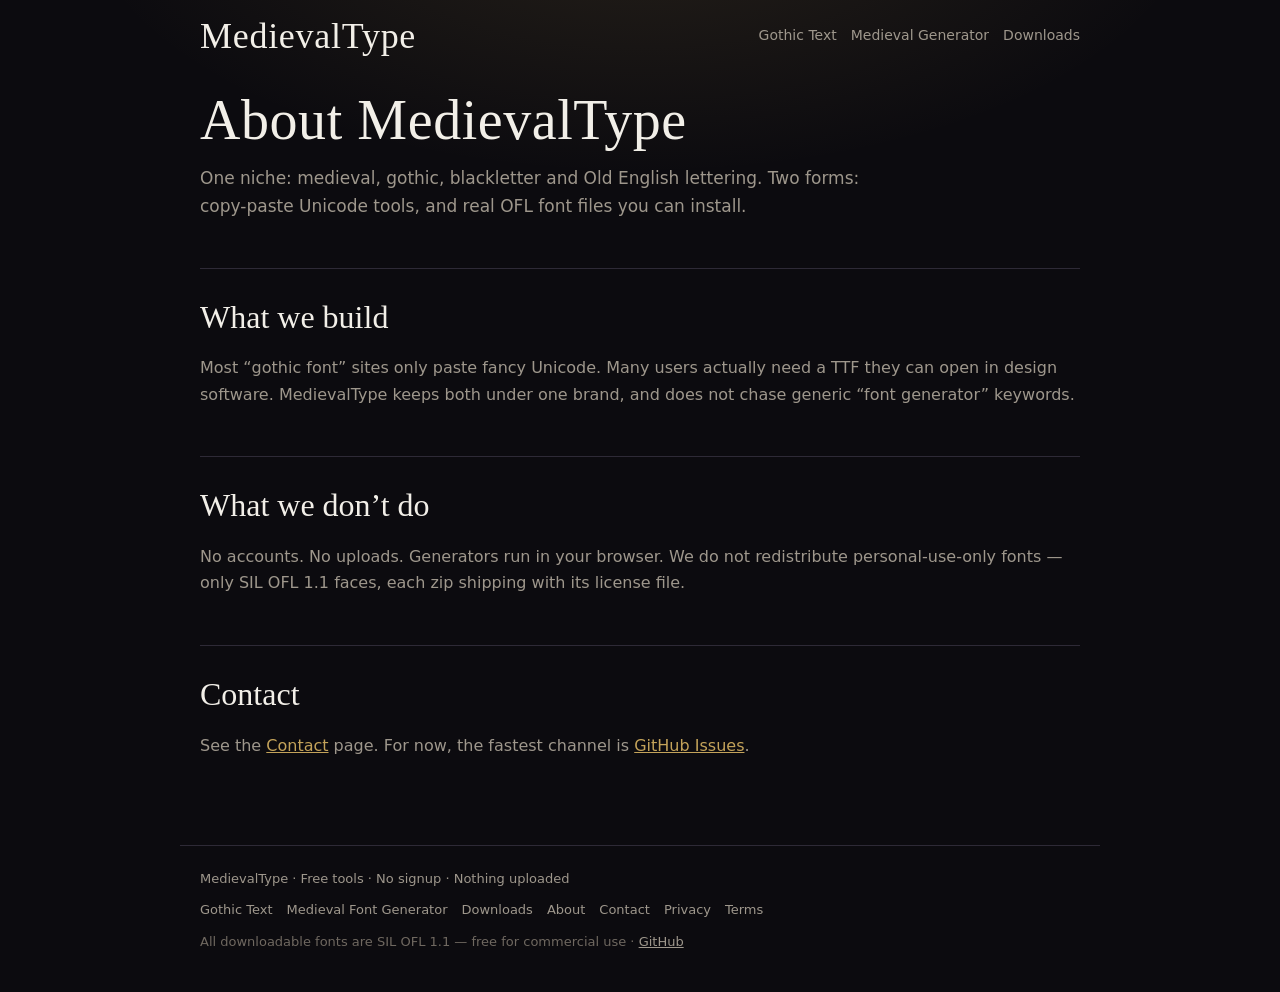
==== about/index.html @ 85207e08 "Improve mobile table wrapping and Copy touch targets; nofollow external links." ====
<!DOCTYPE html>
<html lang="en" data-theme="gothic">
<head>
<meta charset="UTF-8">
<meta name="viewport" content="width=device-width, initial-scale=1">
<title>About &mdash; MedievalType</title>
<meta name="description" content="MedievalType is a vertical site for medieval, gothic and blackletter lettering: Unicode generators plus free OFL font downloads.">
<link rel="canonical" href="https://medievaltype.com/about/">
<link rel="icon" href="/assets/favicon.svg" type="image/svg+xml">
<link rel="stylesheet" href="/assets/css/site.css">
</head>
<body>
<header class="site-header">
  <a class="brand" href="/">MedievalType</a>
  <nav class="nav" aria-label="Primary">
    <a href="/gothic-text-generator/">Gothic Text</a>
    <a href="/medieval-font-generator/">Medieval Generator</a>
    <a href="/medieval-fonts/">Downloads</a>
  </nav>
</header>
<main class="wrap">
  <h1>About MedievalType</h1>
  <p class="sub">One niche: medieval, gothic, blackletter and Old English lettering. Two forms: copy-paste Unicode tools, and real OFL font files you can install.</p>
  <h2>What we build</h2>
  <p>Most &ldquo;gothic font&rdquo; sites only paste fancy Unicode. Many users actually need a TTF they can open in design software. MedievalType keeps both under one brand, and does not chase generic &ldquo;font generator&rdquo; keywords.</p>
  <h2>What we don&rsquo;t do</h2>
  <p>No accounts. No uploads. Generators run in your browser. We do not redistribute personal-use-only fonts &mdash; only SIL OFL 1.1 faces, each zip shipping with its license file.</p>
  <h2>Contact</h2>
  <p>See the <a href="/contact/">Contact</a> page. For now, the fastest channel is <a href="https://github.com/eric4885/medievaltype.com/issues" rel="noopener nofollow">GitHub Issues</a>.</p>
</main>
<footer class="site-footer">
  <div class="footer-brand">MedievalType &middot; Free tools &middot; No signup &middot; Nothing uploaded</div>
  <nav class="footer-nav" aria-label="Footer">
    <a href="/gothic-text-generator/">Gothic Text</a>
    <a href="/medieval-font-generator/">Medieval Font Generator</a>
    <a href="/medieval-fonts/">Downloads</a>
    <a href="/about/">About</a>
    <a href="/contact/">Contact</a>
    <a href="/privacy/">Privacy</a>
    <a href="/terms/">Terms</a>
  </nav>
  <div class="footer-meta">All downloadable fonts are SIL OFL 1.1 &mdash; free for commercial use &middot; <a href="https://github.com/eric4885/medievaltype.com" rel="noopener nofollow">GitHub</a></div>
</footer>
</body>
</html>
---- assets/css/site.css ----
/* MedievalType shared tokens */
:root {
  --font-ui: "Segoe UI", system-ui, -apple-system, sans-serif;
  --font-display: "Grenze Gotisch", "UnifrakturMaguntia", Georgia, serif;
  --font-body: Georgia, "Times New Roman", serif;
  --radius: 4px;
  --max: 920px;
}

/* Dark gothic theme (default / gothic text) */
html[data-theme="gothic"],
html:not([data-theme]) {
  --bg: #0c0b0f;
  --bg-2: #14121a;
  --panel: #18161f;
  --line: #2e2a36;
  --ink: #f2efe8;
  --dim: #9e978c;
  --muted: #6f6860;
  --accent: #c4a35a;
  --accent-ink: #1a1408;
  --ok: #7dba7a;
  --warn: #d4a84b;
  --bad: #c97a6e;
  --hero-glow: radial-gradient(ellipse 80% 50% at 50% -10%, rgba(196,163,90,.14), transparent 55%);
  --preview-bg: linear-gradient(180deg, #1c1a22, #121018);
}

/* Parchment / medieval theme */
html[data-theme="parchment"] {
  --bg: #e8dcc4;
  --bg-2: #dfd0b4;
  --panel: #f3e9d4;
  --line: #c4b498;
  --ink: #2a2118;
  --dim: #5c4e3c;
  --muted: #8a7a62;
  --accent: #7a2e1f;
  --accent-ink: #f7efdf;
  --ok: #2f6b3a;
  --warn: #8a5a12;
  --bad: #8b2e22;
  --hero-glow: radial-gradient(ellipse 70% 45% at 50% 0%, rgba(122,46,31,.08), transparent 60%);
  --preview-bg: linear-gradient(180deg, #f7efdf, #ebe0c8);
}

@font-face {
  font-family: "UnifrakturMaguntia";
  src: url("/assets/fonts/unifraktur-maguntia/UnifrakturMaguntia-Book.ttf") format("truetype");
  font-display: swap;
}
@font-face {
  font-family: "UnifrakturCook";
  src: url("/assets/fonts/unifraktur-cook/UnifrakturCook-Bold.ttf") format("truetype");
  font-display: swap;
}
@font-face {
  font-family: "MedievalSharp";
  src: url("/assets/fonts/medievalsharp/MedievalSharp.ttf") format("truetype");
  font-display: swap;
}
@font-face {
  font-family: "Pirata One";
  src: url("/assets/fonts/pirata-one/PirataOne-Regular.ttf") format("truetype");
  font-display: swap;
}
@font-face {
  font-family: "Grenze Gotisch";
  src: url("/assets/fonts/grenze-gotisch/GrenzeGotisch-Variable.ttf") format("truetype");
  font-display: swap;
}
@font-face {
  font-family: "Metamorphous";
  src: url("/assets/fonts/metamorphous/Metamorphous-Regular.ttf") format("truetype");
  font-display: swap;
}

*,
*::before,
*::after { box-sizing: border-box; }

html { scroll-behavior: smooth; }

body {
  margin: 0;
  min-height: 100vh;
  background: var(--bg);
  background-image: var(--hero-glow);
  color: var(--ink);
  font: 16px/1.65 var(--font-ui);
}

a { color: var(--accent); }
a:hover { text-decoration: underline; }

.site-header {
  display: flex;
  align-items: center;
  justify-content: space-between;
  gap: 16px;
  max-width: var(--max);
  margin: 0 auto;
  padding: 18px 20px 0;
}
.brand {
  font-family: var(--font-display);
  font-size: clamp(28px, 5vw, 36px);
  line-height: 1;
  color: var(--ink);
  text-decoration: none;
  letter-spacing: .02em;
}
.brand:hover { text-decoration: none; color: var(--accent); }
.nav {
  display: flex;
  flex-wrap: wrap;
  gap: 8px 14px;
  font-size: 14px;
}
.nav a {
  color: var(--dim);
  text-decoration: none;
}
.nav a:hover,
.nav a[aria-current="page"] {
  color: var(--accent);
}

.wrap {
  max-width: var(--max);
  margin: 0 auto;
  padding: 28px 20px 72px;
}

h1 {
  font-family: var(--font-display);
  font-size: clamp(34px, 7vw, 56px);
  line-height: 1.1;
  margin: 8px 0 12px;
  font-weight: 500;
  letter-spacing: .01em;
}
.sub {
  color: var(--dim);
  font-size: 17px;
  margin: 0 0 28px;
  max-width: 62ch;
}
h2 {
  font-family: var(--font-display);
  font-size: clamp(24px, 4vw, 32px);
  margin: 48px 0 12px;
  padding-top: 22px;
  border-top: 1px solid var(--line);
  font-weight: 500;
}
h3 {
  font-size: 18px;
  margin: 22px 0 8px;
}
p { color: var(--dim); margin: 0 0 14px; }

.tool {
  background: var(--panel);
  border: 1px solid var(--line);
  border-radius: var(--radius);
  padding: 18px;
}
.tool input[type="text"],
.tool textarea {
  width: 100%;
  padding: 14px 16px;
  font-size: 18px;
  border-radius: var(--radius);
  background: var(--bg);
  color: var(--ink);
  border: 1px solid var(--line);
  outline: none;
  font-family: var(--font-ui);
}
.tool input[type="text"]:focus,
.tool textarea:focus { border-color: var(--accent); }

.main-preview {
  margin: 16px 0;
  padding: 28px 18px;
  text-align: center;
  border-radius: var(--radius);
  background: var(--preview-bg);
  border: 1px solid var(--line);
  font-size: clamp(28px, 7vw, 48px);
  line-height: 1.35;
  word-break: break-word;
  min-height: 88px;
}

.row {
  display: flex;
  gap: 10px;
  flex-wrap: wrap;
  align-items: center;
}

.btn {
  padding: 11px 20px;
  border-radius: var(--radius);
  border: 0;
  cursor: pointer;
  font-size: 15px;
  font-weight: 650;
  background: var(--accent);
  color: var(--accent-ink);
  font-family: var(--font-ui);
  text-decoration: none;
  display: inline-flex;
  align-items: center;
  justify-content: center;
  min-height: 44px;
}
.btn:hover { filter: brightness(1.05); text-decoration: none; }
.btn:active { transform: translateY(1px); }
.btn.ghost {
  background: transparent;
  color: var(--dim);
  border: 1px solid var(--line);
}
.btn.ghost.on,
.btn.ghost[aria-pressed="true"] {
  color: var(--accent);
  border-color: var(--accent);
}
.hint { color: var(--dim); font-size: 14px; }
.hint.ok { color: var(--ok); }

.list { margin-top: 22px; border-top: 1px solid var(--line); }
.item {
  display: flex;
  align-items: center;
  gap: 14px;
  padding: 14px 6px;
  border-bottom: 1px solid var(--line);
  cursor: pointer;
}
.item:hover { background: color-mix(in srgb, var(--panel) 70%, transparent); }
.item.is-active {
  outline: 1px solid var(--accent);
  outline-offset: -1px;
  background: color-mix(in srgb, var(--accent) 8%, transparent);
}
.item .out {
  flex: 1;
  font-size: 22px;
  word-break: break-word;
  min-width: 0;
}
.item .meta { width: 180px; flex-shrink: 0; }
.item .nm { font-size: 14px; font-weight: 650; color: var(--ink); }
.item .tag {
  font-size: 11px;
  padding: 2px 7px;
  border-radius: 999px;
  display: inline-block;
  margin-top: 4px;
}
.t-hi { background: color-mix(in srgb, var(--ok) 18%, transparent); color: var(--ok); }
.t-md { background: color-mix(in srgb, var(--warn) 18%, transparent); color: var(--warn); }
.t-lo { background: color-mix(in srgb, var(--bad) 18%, transparent); color: var(--bad); }
.cp {
  padding: 11px 18px;
  min-height: 44px;
  border-radius: var(--radius);
  border: 1px solid var(--line);
  background: var(--bg);
  color: var(--dim);
  cursor: pointer;
  font-size: 14px;
  flex-shrink: 0;
  font-family: var(--font-ui);
  display: inline-flex;
  align-items: center;
  justify-content: center;
}
.cp:hover { color: var(--ink); border-color: var(--accent); }

.paths {
  display: grid;
  gap: 14px;
  grid-template-columns: repeat(auto-fit, minmax(240px, 1fr));
  margin: 28px 0 8px;
}
.path {
  display: block;
  padding: 22px 20px;
  border: 1px solid var(--line);
  border-radius: var(--radius);
  background: var(--panel);
  text-decoration: none;
  color: var(--ink);
  transition: border-color .15s, transform .15s;
}
.path:hover {
  border-color: var(--accent);
  text-decoration: none;
  transform: translateY(-1px);
}
.path .kicker {
  font-size: 12px;
  letter-spacing: .08em;
  text-transform: uppercase;
  color: var(--accent);
  margin-bottom: 8px;
}
.path .t {
  font-family: var(--font-display);
  font-size: 26px;
  margin-bottom: 8px;
  line-height: 1.15;
}
.path .d { font-size: 14px; color: var(--dim); line-height: 1.5; }
.path.soon {
  opacity: .55;
  pointer-events: none;
}
.path.soon .kicker::after { content: " &middot; soon"; }

.hero-mark {
  font-family: var(--font-display);
  font-size: clamp(42px, 10vw, 72px);
  line-height: 1.15;
  margin: 18px 0 8px;
  color: var(--ink);
  text-align: left;
  letter-spacing: .02em;
}
.hero-mark span { color: var(--accent); }

.font-grid {
  display: grid;
  gap: 14px;
  grid-template-columns: repeat(auto-fit, minmax(260px, 1fr));
  margin-top: 18px;
}
.font-card {
  border: 1px solid var(--line);
  background: var(--panel);
  border-radius: var(--radius);
  padding: 18px;
  display: flex;
  flex-direction: column;
  gap: 10px;
}
.font-card .sample {
  font-size: clamp(28px, 5vw, 36px);
  line-height: 1.25;
  min-height: 56px;
  padding: 12px 0;
  border-bottom: 1px solid var(--line);
  word-break: break-word;
}
.font-card .name { font-weight: 700; color: var(--ink); }
.font-card .meta-line { font-size: 13px; color: var(--dim); }
.font-card .actions { display: flex; gap: 8px; flex-wrap: wrap; margin-top: auto; }

.cat-nav {
  display: flex;
  flex-wrap: wrap;
  gap: 8px;
  margin: 0 0 22px;
}
.cat-nav a {
  text-decoration: none;
  border: 1px solid var(--line);
  padding: 7px 12px;
  border-radius: 999px;
  color: var(--dim);
  font-size: 13px;
  background: var(--panel);
}
.cat-nav a:hover { border-color: var(--accent); color: var(--accent); }

table {
  width: 100%;
  border-collapse: collapse;
  margin: 12px 0 18px;
  font-size: 16px;
}
th, td {
  text-align: left;
  padding: 11px 10px;
  border-bottom: 1px solid var(--line);
  vertical-align: top;
}
th {
  color: var(--muted);
  font-weight: 650;
  font-size: 12px;
  text-transform: uppercase;
  letter-spacing: .04em;
}
td:first-child { color: var(--ink); font-weight: 550; width: 30%; }

.note {
  border-left: 3px solid var(--accent);
  padding: 12px 16px;
  background: var(--panel);
  border-radius: 0 var(--radius) var(--radius) 0;
  margin: 16px 0;
  color: var(--dim);
  font-size: 15px;
}

details { border-bottom: 1px solid var(--line); padding: 14px 0; }
summary { cursor: pointer; font-weight: 650; font-size: 16px; color: var(--ink); }
details p { color: var(--dim); margin: 10px 0 0; font-size: 15px; }

.links { display: flex; gap: 12px; flex-wrap: wrap; margin-top: 14px; }
.links a {
  color: var(--accent);
  text-decoration: none;
  border: 1px solid var(--line);
  padding: 10px 16px;
  border-radius: var(--radius);
  font-size: 15px;
  background: var(--panel);
}
.links a:hover { border-color: var(--accent); }

.site-footer {
  max-width: var(--max);
  margin: 0 auto;
  padding: 22px 20px 40px;
  color: var(--muted);
  font-size: 13px;
  border-top: 1px solid var(--line);
  display: grid;
  gap: 10px;
}
.footer-brand { color: var(--dim); }
.footer-nav {
  display: flex;
  flex-wrap: wrap;
  gap: 8px 14px;
}
.footer-nav a {
  color: var(--dim);
  text-decoration: none;
}
.footer-nav a:hover { color: var(--accent); }
.footer-meta a { color: var(--dim); }
.footer-meta a:hover { color: var(--accent); }

@media (max-width: 640px) {
  .item { flex-wrap: wrap; }
  .item .meta { width: 100%; order: 2; }
  .item .out { order: 1; width: 100%; }
  .cp { order: 3; padding: 11px 18px; }
  table { font-size: 14px; }
  th, td { padding: 9px 6px; word-break: break-word; }
  .site-header { flex-direction: column; align-items: flex-start; }
}
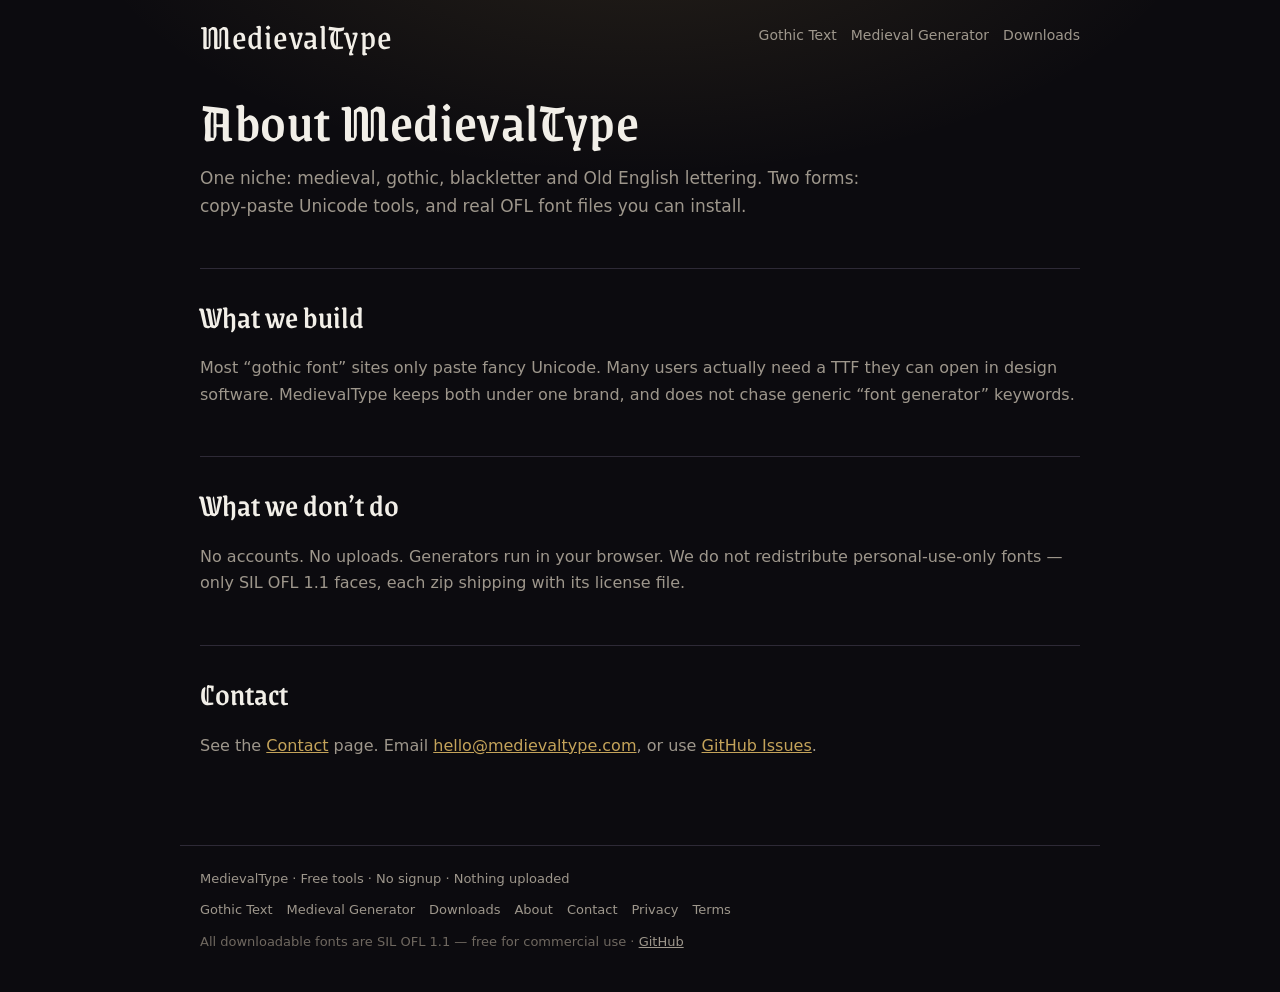
==== commit 0482ece8: "Fix P0-P2 trust, branding, and share assets across the site. Repair favicon, add OG and apple-touch " ====
--- a/about/index.html
+++ b/about/index.html
@@ -7,6 +7,12 @@
 <meta name="description" content="MedievalType is a vertical site for medieval, gothic and blackletter lettering: Unicode generators plus free OFL font downloads.">
 <link rel="canonical" href="https://medievaltype.com/about/">
 <link rel="icon" href="/assets/favicon.svg" type="image/svg+xml">
+<link rel="apple-touch-icon" href="/assets/apple-touch-icon.png">
+<meta property="og:site_name" content="MedievalType">
+<meta property="og:image" content="https://medievaltype.com/og/default.png">
+<meta name="twitter:card" content="summary_large_image">
+<meta name="twitter:image" content="https://medievaltype.com/og/default.png">
+
 <link rel="stylesheet" href="/assets/css/site.css">
 </head>
 <body>
@@ -26,13 +32,13 @@
   <h2>What we don&rsquo;t do</h2>
   <p>No accounts. No uploads. Generators run in your browser. We do not redistribute personal-use-only fonts &mdash; only SIL OFL 1.1 faces, each zip shipping with its license file.</p>
   <h2>Contact</h2>
-  <p>See the <a href="/contact/">Contact</a> page. For now, the fastest channel is <a href="https://github.com/eric4885/medievaltype.com/issues" rel="noopener nofollow">GitHub Issues</a>.</p>
+  <p>See the <a href="/contact/">Contact</a> page. Email <a href="mailto:hello@medievaltype.com">hello@medievaltype.com</a>, or use <a href="https://github.com/eric4885/medievaltype.com/issues" rel="noopener nofollow">GitHub Issues</a>.</p>
 </main>
 <footer class="site-footer">
   <div class="footer-brand">MedievalType &middot; Free tools &middot; No signup &middot; Nothing uploaded</div>
   <nav class="footer-nav" aria-label="Footer">
     <a href="/gothic-text-generator/">Gothic Text</a>
-    <a href="/medieval-font-generator/">Medieval Font Generator</a>
+    <a href="/medieval-font-generator/">Medieval Generator</a>
     <a href="/medieval-fonts/">Downloads</a>
     <a href="/about/">About</a>
     <a href="/contact/">Contact</a>
--- a/assets/css/site.css
+++ b/assets/css/site.css
@@ -378,11 +378,18 @@
 }
 .cat-nav a:hover { border-color: var(--accent); color: var(--accent); }
 
+.table-wrap {
+  width: 100%;
+  overflow-x: auto;
+  -webkit-overflow-scrolling: touch;
+  margin: 12px 0 18px;
+}
 table {
   width: 100%;
   border-collapse: collapse;
-  margin: 12px 0 18px;
+  margin: 0;
   font-size: 16px;
+  min-width: 480px;
 }
 th, td {
   text-align: left;
@@ -398,6 +405,14 @@
   letter-spacing: .04em;
 }
 td:first-child { color: var(--ink); font-weight: 550; width: 30%; }
+
+a:focus-visible,
+button:focus-visible,
+summary:focus-visible,
+input:focus-visible {
+  outline: 2px solid var(--accent);
+  outline-offset: 2px;
+}
 
 .note {
   border-left: 3px solid var(--accent);
@@ -454,7 +469,7 @@
   .item .meta { width: 100%; order: 2; }
   .item .out { order: 1; width: 100%; }
   .cp { order: 3; padding: 11px 18px; }
-  table { font-size: 14px; }
+  table { font-size: 14px; min-width: 420px; }
   th, td { padding: 9px 6px; word-break: break-word; }
   .site-header { flex-direction: column; align-items: flex-start; }
 }
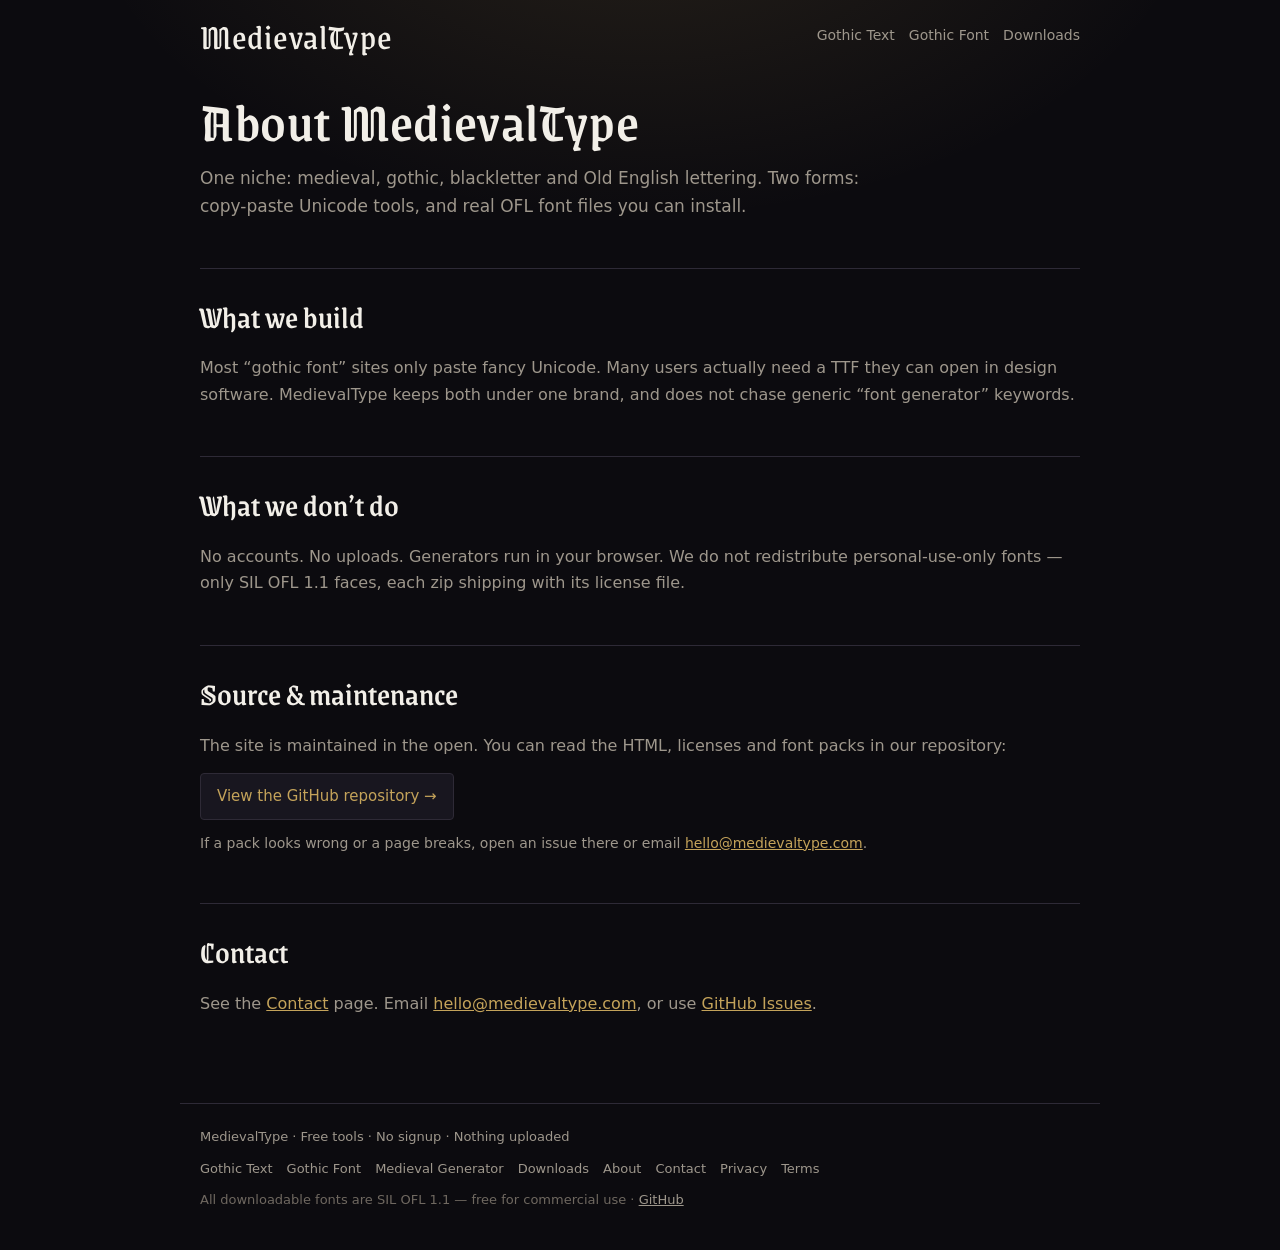
==== commit 568b445b: "Differentiate downloads catalog from gothic font preview and restore GitHub follow links. Reposition" ====
--- a/about/index.html
+++ b/about/index.html
@@ -4,7 +4,7 @@
 <meta charset="UTF-8">
 <meta name="viewport" content="width=device-width, initial-scale=1">
 <title>About &mdash; MedievalType</title>
-<meta name="description" content="MedievalType is a vertical site for medieval, gothic and blackletter lettering: Unicode generators plus free OFL font downloads.">
+<meta name="description" content="MedievalType is a vertical site for medieval, gothic and blackletter lettering: Unicode generators plus free OFL font downloads. Open source on GitHub.">
 <link rel="canonical" href="https://medievaltype.com/about/">
 <link rel="icon" href="/assets/favicon.svg" type="image/svg+xml">
 <link rel="apple-touch-icon" href="/assets/apple-touch-icon.png">
@@ -12,7 +12,6 @@
 <meta property="og:image" content="https://medievaltype.com/og/default.png">
 <meta name="twitter:card" content="summary_large_image">
 <meta name="twitter:image" content="https://medievaltype.com/og/default.png">
-
 <link rel="stylesheet" href="/assets/css/site.css">
 </head>
 <body>
@@ -20,7 +19,7 @@
   <a class="brand" href="/">MedievalType</a>
   <nav class="nav" aria-label="Primary">
     <a href="/gothic-text-generator/">Gothic Text</a>
-    <a href="/medieval-font-generator/">Medieval Generator</a>
+    <a href="/gothic-font-generator/">Gothic Font</a>
     <a href="/medieval-fonts/">Downloads</a>
   </nav>
 </header>
@@ -31,13 +30,20 @@
   <p>Most &ldquo;gothic font&rdquo; sites only paste fancy Unicode. Many users actually need a TTF they can open in design software. MedievalType keeps both under one brand, and does not chase generic &ldquo;font generator&rdquo; keywords.</p>
   <h2>What we don&rsquo;t do</h2>
   <p>No accounts. No uploads. Generators run in your browser. We do not redistribute personal-use-only fonts &mdash; only SIL OFL 1.1 faces, each zip shipping with its license file.</p>
+  <h2>Source &amp; maintenance</h2>
+  <p>The site is maintained in the open. You can read the HTML, licenses and font packs in our repository:</p>
+  <div class="links">
+    <a href="https://github.com/eric4885/medievaltype.com" rel="noopener">View the GitHub repository &rarr;</a>
+  </div>
+  <p class="hint" style="margin-top:12px">If a pack looks wrong or a page breaks, open an issue there or email <a href="mailto:hello@medievaltype.com">hello@medievaltype.com</a>.</p>
   <h2>Contact</h2>
-  <p>See the <a href="/contact/">Contact</a> page. Email <a href="mailto:hello@medievaltype.com">hello@medievaltype.com</a>, or use <a href="https://github.com/eric4885/medievaltype.com/issues" rel="noopener nofollow">GitHub Issues</a>.</p>
+  <p>See the <a href="/contact/">Contact</a> page. Email <a href="mailto:hello@medievaltype.com">hello@medievaltype.com</a>, or use <a href="https://github.com/eric4885/medievaltype.com/issues" rel="noopener">GitHub Issues</a>.</p>
 </main>
 <footer class="site-footer">
   <div class="footer-brand">MedievalType &middot; Free tools &middot; No signup &middot; Nothing uploaded</div>
   <nav class="footer-nav" aria-label="Footer">
     <a href="/gothic-text-generator/">Gothic Text</a>
+    <a href="/gothic-font-generator/">Gothic Font</a>
     <a href="/medieval-font-generator/">Medieval Generator</a>
     <a href="/medieval-fonts/">Downloads</a>
     <a href="/about/">About</a>
@@ -45,7 +51,7 @@
     <a href="/privacy/">Privacy</a>
     <a href="/terms/">Terms</a>
   </nav>
-  <div class="footer-meta">All downloadable fonts are SIL OFL 1.1 &mdash; free for commercial use &middot; <a href="https://github.com/eric4885/medievaltype.com" rel="noopener nofollow">GitHub</a></div>
+  <div class="footer-meta">All downloadable fonts are SIL OFL 1.1 &mdash; free for commercial use &middot; <a href="https://github.com/eric4885/medievaltype.com" rel="noopener">GitHub</a></div>
 </footer>
 </body>
 </html>
--- a/assets/css/site.css
+++ b/assets/css/site.css
@@ -26,8 +26,24 @@
   --preview-bg: linear-gradient(180deg, #1c1a22, #121018);
 }
 
-/* Parchment / medieval theme */
-html[data-theme="parchment"] {
+/* Atelier dark — gothic font generator (premium, cooler than pure gothic) */
+html[data-theme="atelier"] {
+  --bg: #0a0b10;
+  --bg-2: #12141c;
+  --panel: #151822;
+  --line: #2c3344;
+  --ink: #f4f1ea;
+  --dim: #9aa3b2;
+  --muted: #6b7384;
+  --accent: #c9a227;
+  --accent-ink: #141008;
+  --ok: #6fbf8a;
+  --warn: #d4a84b;
+  --bad: #c97a6e;
+  --hero-glow: radial-gradient(ellipse 70% 55% at 70% -5%, rgba(90,110,160,.16), transparent 50%),
+               radial-gradient(ellipse 50% 40% at 10% 0%, rgba(201,162,39,.10), transparent 45%);
+  --preview-bg: linear-gradient(165deg, #1a1e2a, #0e1016 70%);
+}
   --bg: #e8dcc4;
   --bg-2: #dfd0b4;
   --panel: #f3e9d4;
@@ -46,32 +62,38 @@
 
 @font-face {
   font-family: "UnifrakturMaguntia";
-  src: url("/assets/fonts/unifraktur-maguntia/UnifrakturMaguntia-Book.ttf") format("truetype");
+  src: url("/assets/fonts/unifraktur-maguntia/UnifrakturMaguntia-Book.woff2") format("woff2"),
+       url("/assets/fonts/unifraktur-maguntia/UnifrakturMaguntia-Book.ttf") format("truetype");
   font-display: swap;
 }
 @font-face {
   font-family: "UnifrakturCook";
-  src: url("/assets/fonts/unifraktur-cook/UnifrakturCook-Bold.ttf") format("truetype");
+  src: url("/assets/fonts/unifraktur-cook/UnifrakturCook-Bold.woff2") format("woff2"),
+       url("/assets/fonts/unifraktur-cook/UnifrakturCook-Bold.ttf") format("truetype");
   font-display: swap;
 }
 @font-face {
   font-family: "MedievalSharp";
-  src: url("/assets/fonts/medievalsharp/MedievalSharp.ttf") format("truetype");
+  src: url("/assets/fonts/medievalsharp/MedievalSharp.woff2") format("woff2"),
+       url("/assets/fonts/medievalsharp/MedievalSharp.ttf") format("truetype");
   font-display: swap;
 }
 @font-face {
   font-family: "Pirata One";
-  src: url("/assets/fonts/pirata-one/PirataOne-Regular.ttf") format("truetype");
+  src: url("/assets/fonts/pirata-one/PirataOne-Regular.woff2") format("woff2"),
+       url("/assets/fonts/pirata-one/PirataOne-Regular.ttf") format("truetype");
   font-display: swap;
 }
 @font-face {
   font-family: "Grenze Gotisch";
-  src: url("/assets/fonts/grenze-gotisch/GrenzeGotisch-Variable.ttf") format("truetype");
+  src: url("/assets/fonts/grenze-gotisch/GrenzeGotisch-Variable.woff2") format("woff2"),
+       url("/assets/fonts/grenze-gotisch/GrenzeGotisch-Variable.ttf") format("truetype");
   font-display: swap;
 }
 @font-face {
   font-family: "Metamorphous";
-  src: url("/assets/fonts/metamorphous/Metamorphous-Regular.ttf") format("truetype");
+  src: url("/assets/fonts/metamorphous/Metamorphous-Regular.woff2") format("woff2"),
+       url("/assets/fonts/metamorphous/Metamorphous-Regular.ttf") format("truetype");
   font-display: swap;
 }
 
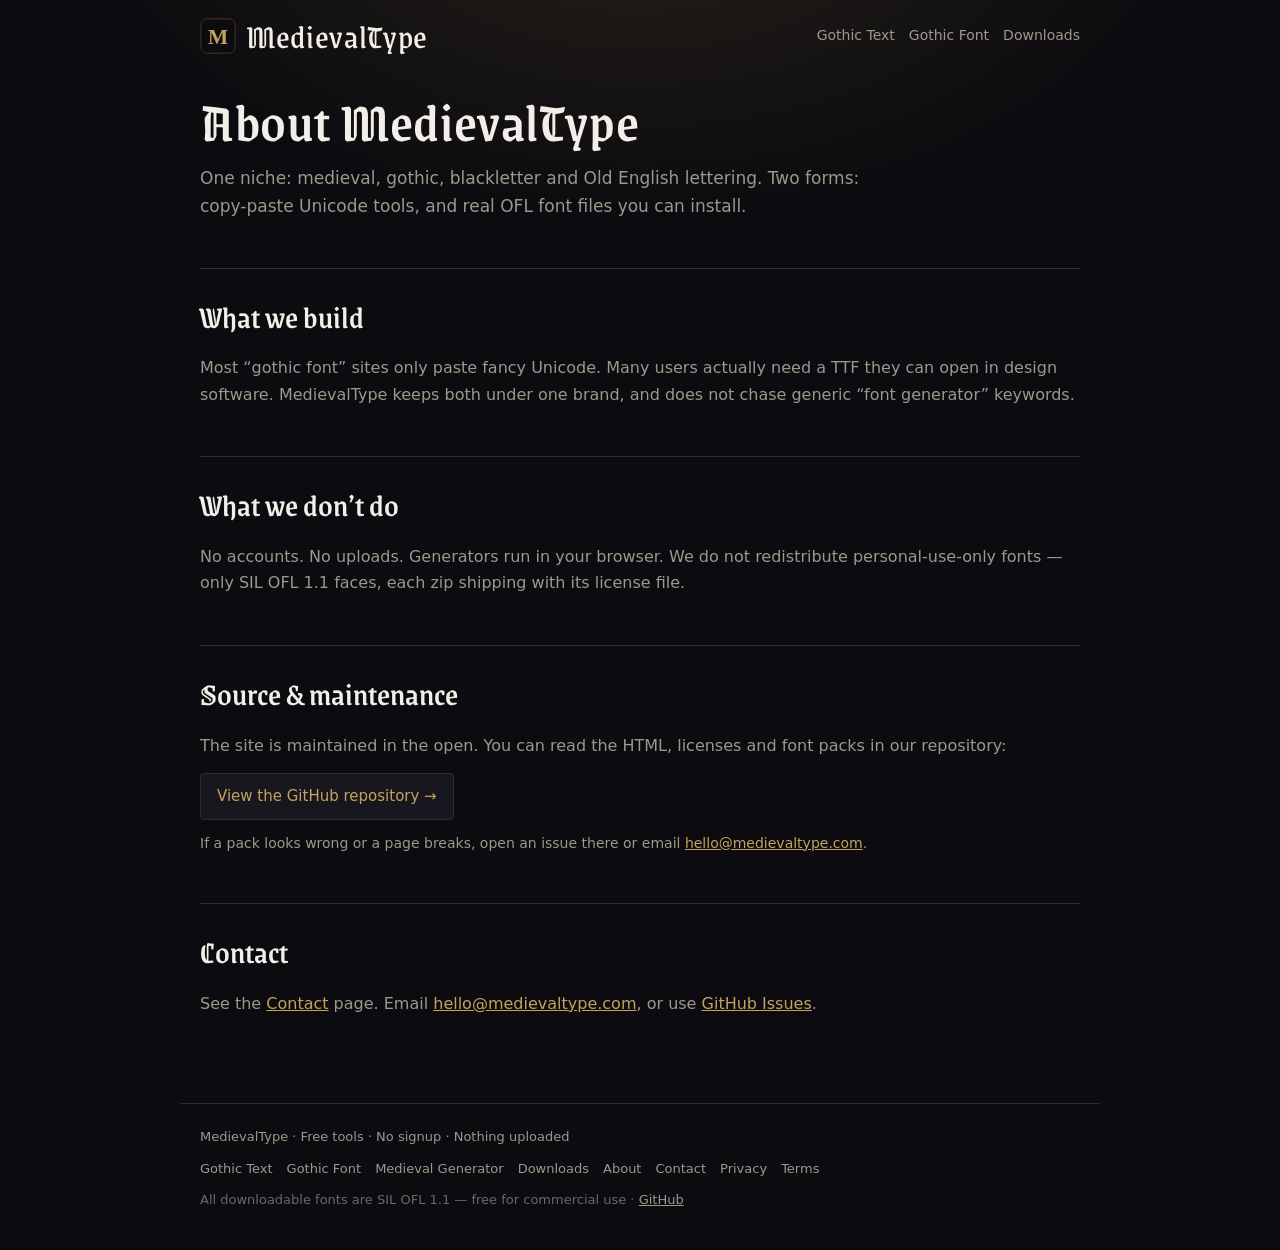
==== commit 59b4b132: "Fix broken parchment theme and ship brand logo mark. Restore theme selectors so atelier stays a dark" ====
--- a/about/index.html
+++ b/about/index.html
@@ -16,7 +16,7 @@
 </head>
 <body>
 <header class="site-header">
-  <a class="brand" href="/">MedievalType</a>
+  <a class="brand" href="/"><img src="/assets/logo.svg" width="36" height="36" alt="">MedievalType</a>
   <nav class="nav" aria-label="Primary">
     <a href="/gothic-text-generator/">Gothic Text</a>
     <a href="/gothic-font-generator/">Gothic Font</a>
--- a/assets/css/site.css
+++ b/assets/css/site.css
@@ -1,15 +1,10 @@
-/* MedievalType shared tokens */
+/* MedievalType shared tokens — dark defaults always present (avoids white flash if a theme fails) */
 :root {
   --font-ui: "Segoe UI", system-ui, -apple-system, sans-serif;
   --font-display: "Grenze Gotisch", "UnifrakturMaguntia", Georgia, serif;
   --font-body: Georgia, "Times New Roman", serif;
   --radius: 4px;
   --max: 920px;
-}
-
-/* Dark gothic theme (default / gothic text) */
-html[data-theme="gothic"],
-html:not([data-theme]) {
   --bg: #0c0b0f;
   --bg-2: #14121a;
   --panel: #18161f;
@@ -26,24 +21,42 @@
   --preview-bg: linear-gradient(180deg, #1c1a22, #121018);
 }
 
-/* Atelier dark — gothic font generator (premium, cooler than pure gothic) */
+/* Dark gothic theme (gothic text) — warm black + soft gold */
+html[data-theme="gothic"] {
+  --bg: #0c0b0f;
+  --bg-2: #14121a;
+  --panel: #18161f;
+  --line: #2e2a36;
+  --ink: #f2efe8;
+  --dim: #9e978c;
+  --muted: #6f6860;
+  --accent: #c4a35a;
+  --accent-ink: #1a1408;
+  --hero-glow: radial-gradient(ellipse 80% 50% at 50% -10%, rgba(196,163,90,.14), transparent 55%);
+  --preview-bg: linear-gradient(180deg, #1c1a22, #121018);
+}
+
+/* Atelier dark — gothic font generator: cooler ink-blue night, brighter gold (still dark, not light) */
 html[data-theme="atelier"] {
-  --bg: #0a0b10;
-  --bg-2: #12141c;
-  --panel: #151822;
-  --line: #2c3344;
-  --ink: #f4f1ea;
-  --dim: #9aa3b2;
-  --muted: #6b7384;
-  --accent: #c9a227;
-  --accent-ink: #141008;
+  --bg: #07090f;
+  --bg-2: #0f131c;
+  --panel: #121826;
+  --line: #2a3448;
+  --ink: #eef2f8;
+  --dim: #9aa8bc;
+  --muted: #66758a;
+  --accent: #e0b84a;
+  --accent-ink: #121008;
   --ok: #6fbf8a;
   --warn: #d4a84b;
   --bad: #c97a6e;
-  --hero-glow: radial-gradient(ellipse 70% 55% at 70% -5%, rgba(90,110,160,.16), transparent 50%),
-               radial-gradient(ellipse 50% 40% at 10% 0%, rgba(201,162,39,.10), transparent 45%);
-  --preview-bg: linear-gradient(165deg, #1a1e2a, #0e1016 70%);
-}
+  --hero-glow: radial-gradient(ellipse 65% 50% at 80% -10%, rgba(70,100,170,.22), transparent 55%),
+               radial-gradient(ellipse 45% 35% at 5% 5%, rgba(224,184,74,.12), transparent 50%);
+  --preview-bg: linear-gradient(160deg, #182033, #0a0d14 75%);
+}
+
+/* Parchment / medieval theme */
+html[data-theme="parchment"] {
   --bg: #e8dcc4;
   --bg-2: #dfd0b4;
   --panel: #f3e9d4;
@@ -125,14 +138,24 @@
   padding: 18px 20px 0;
 }
 .brand {
+  display: inline-flex;
+  align-items: center;
+  gap: 10px;
   font-family: var(--font-display);
-  font-size: clamp(28px, 5vw, 36px);
+  font-size: clamp(26px, 4.5vw, 34px);
   line-height: 1;
   color: var(--ink);
   text-decoration: none;
   letter-spacing: .02em;
 }
+.brand img {
+  width: 36px;
+  height: 36px;
+  border-radius: 8px;
+  flex: 0 0 auto;
+}
 .brand:hover { text-decoration: none; color: var(--accent); }
+.brand:hover img { outline: 1px solid var(--accent); }
 .nav {
   display: flex;
   flex-wrap: wrap;
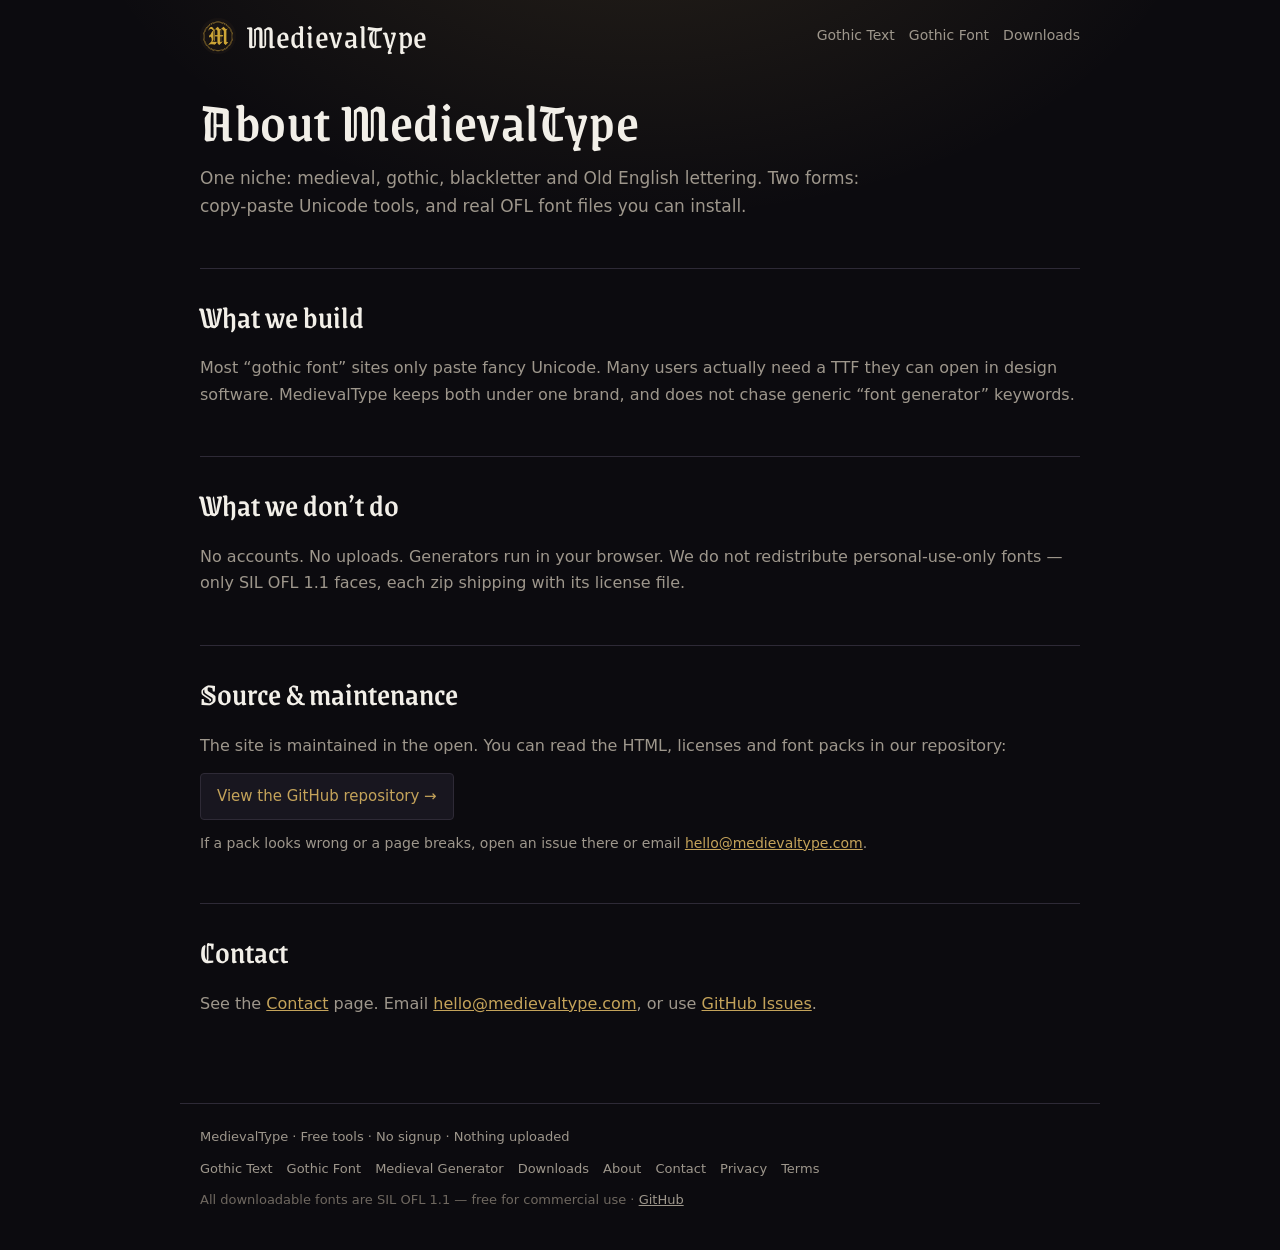
==== commit 3848d46b: "Replace brand mark with the gold blackletter seal logo. Use the circular gothic m lockup for header " ====
--- a/about/index.html
+++ b/about/index.html
@@ -6,7 +6,8 @@
 <title>About &mdash; MedievalType</title>
 <meta name="description" content="MedievalType is a vertical site for medieval, gothic and blackletter lettering: Unicode generators plus free OFL font downloads. Open source on GitHub.">
 <link rel="canonical" href="https://medievaltype.com/about/">
-<link rel="icon" href="/assets/favicon.svg" type="image/svg+xml">
+<link rel="icon" href="/assets/favicon.png" type="image/png">
+<link rel="icon" href="/assets/logo-mark.png" type="image/png" sizes="128x128">
 <link rel="apple-touch-icon" href="/assets/apple-touch-icon.png">
 <meta property="og:site_name" content="MedievalType">
 <meta property="og:image" content="https://medievaltype.com/og/default.png">
@@ -16,7 +17,7 @@
 </head>
 <body>
 <header class="site-header">
-  <a class="brand" href="/"><img src="/assets/logo.svg" width="36" height="36" alt="">MedievalType</a>
+  <a class="brand" href="/"><img src="/assets/logo-mark.png" width="36" height="36" alt="">MedievalType</a>
   <nav class="nav" aria-label="Primary">
     <a href="/gothic-text-generator/">Gothic Text</a>
     <a href="/gothic-font-generator/">Gothic Font</a>
--- a/assets/css/site.css
+++ b/assets/css/site.css
@@ -151,11 +151,12 @@
 .brand img {
   width: 36px;
   height: 36px;
-  border-radius: 8px;
+  border-radius: 50%;
   flex: 0 0 auto;
+  background: #0c0b0f;
 }
 .brand:hover { text-decoration: none; color: var(--accent); }
-.brand:hover img { outline: 1px solid var(--accent); }
+.brand:hover img { box-shadow: 0 0 0 1px var(--accent); }
 .nav {
   display: flex;
   flex-wrap: wrap;
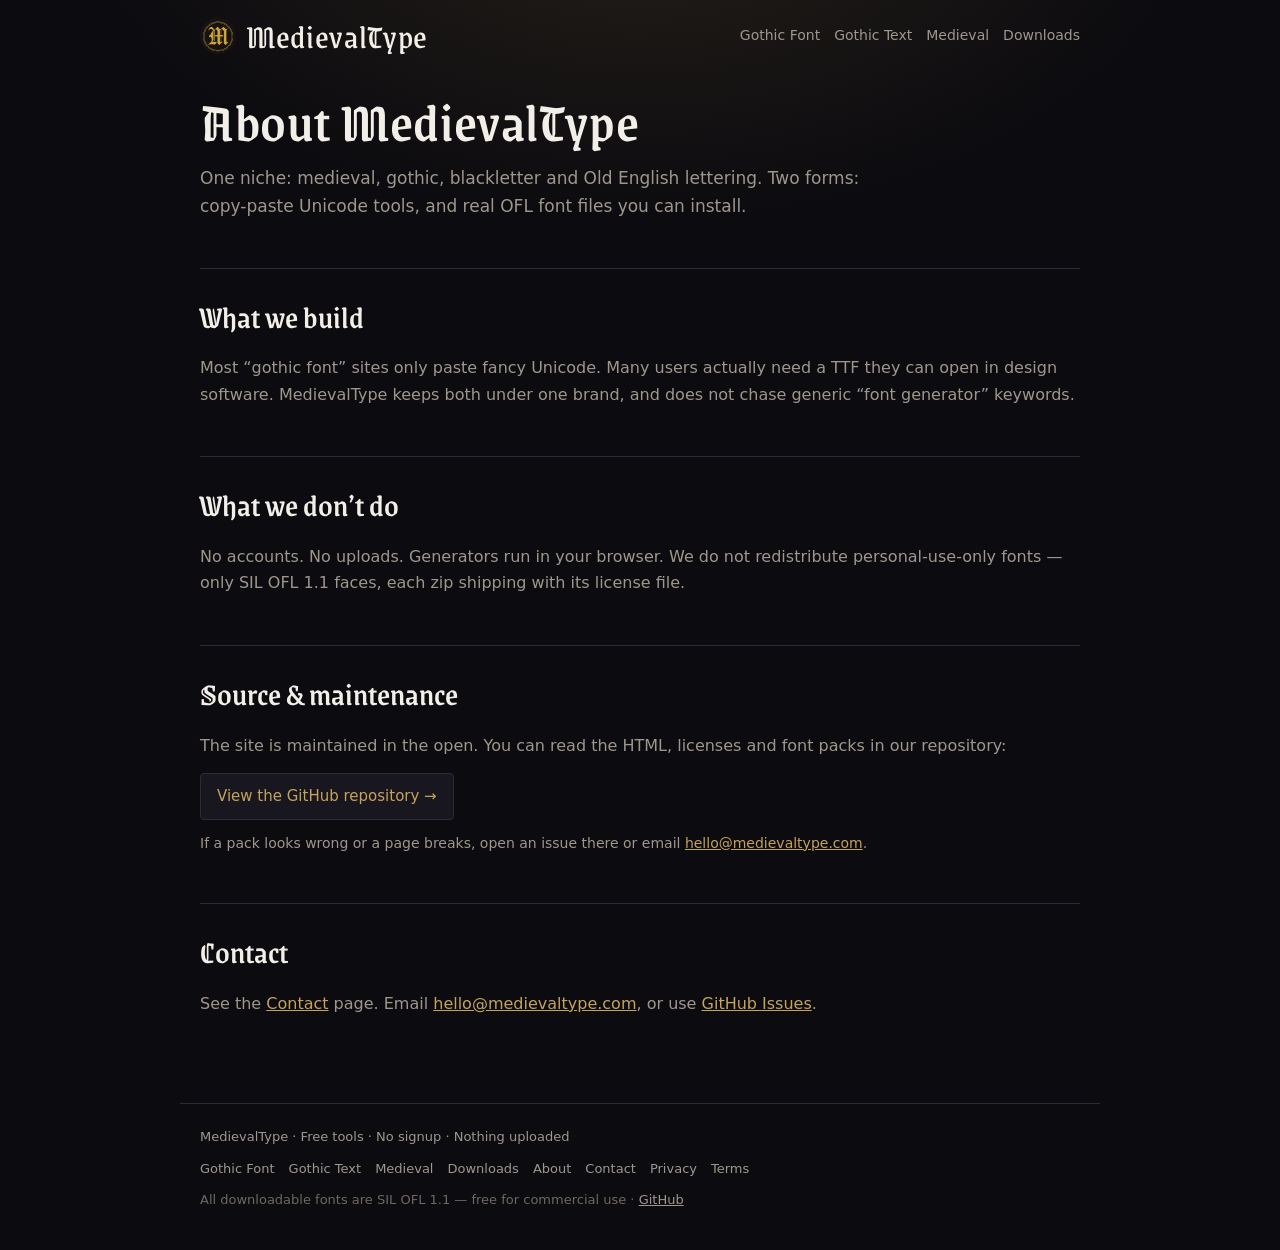
==== commit 03d04b56: "Separate tool-page roles and unify site navigation. Limit font and medieval generators to preview de" ====
--- a/about/index.html
+++ b/about/index.html
@@ -18,9 +18,10 @@
 <body>
 <header class="site-header">
   <a class="brand" href="/"><img src="/assets/logo-mark.png" width="36" height="36" alt="">MedievalType</a>
-  <nav class="nav" aria-label="Primary">
+    <nav class="nav" aria-label="Primary">
+    <a href="/gothic-font-generator/">Gothic Font</a>
     <a href="/gothic-text-generator/">Gothic Text</a>
-    <a href="/gothic-font-generator/">Gothic Font</a>
+    <a href="/medieval-font-generator/">Medieval</a>
     <a href="/medieval-fonts/">Downloads</a>
   </nav>
 </header>
@@ -43,9 +44,9 @@
 <footer class="site-footer">
   <div class="footer-brand">MedievalType &middot; Free tools &middot; No signup &middot; Nothing uploaded</div>
   <nav class="footer-nav" aria-label="Footer">
+    <a href="/gothic-font-generator/">Gothic Font</a>
     <a href="/gothic-text-generator/">Gothic Text</a>
-    <a href="/gothic-font-generator/">Gothic Font</a>
-    <a href="/medieval-font-generator/">Medieval Generator</a>
+    <a href="/medieval-font-generator/">Medieval</a>
     <a href="/medieval-fonts/">Downloads</a>
     <a href="/about/">About</a>
     <a href="/contact/">Contact</a>
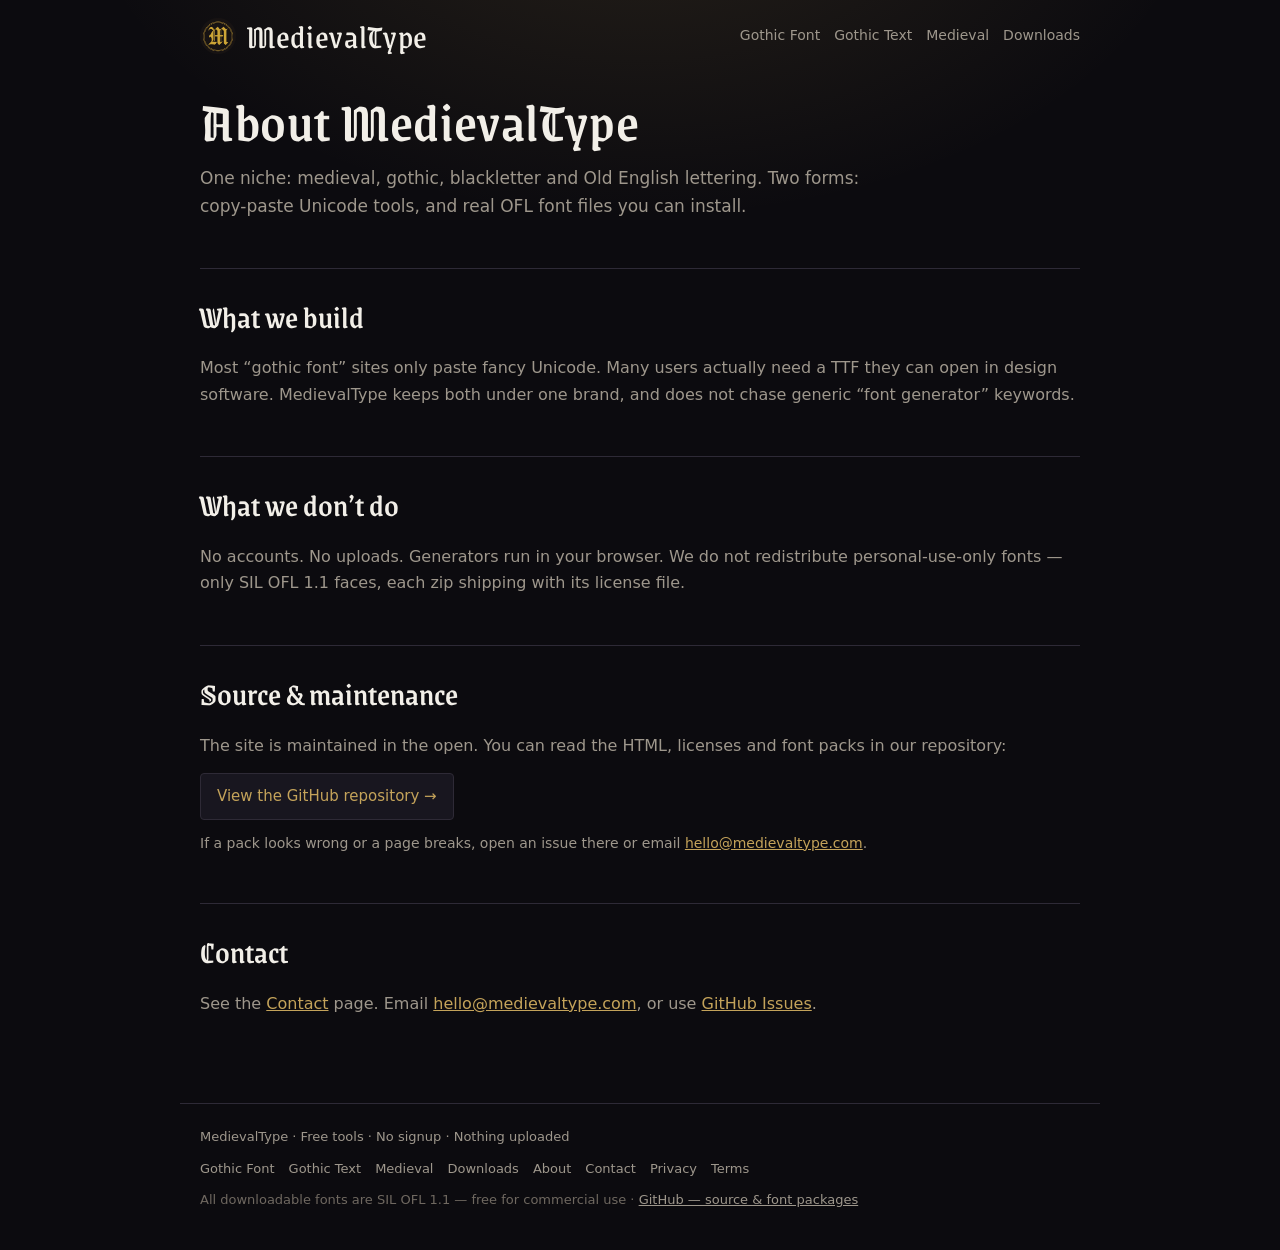
==== commit 87078df4: "Clarify footer GitHub link as source and font packages. Co-authored-by: Cursor <cursoragent@cursor.c" ====
--- a/about/index.html
+++ b/about/index.html
@@ -53,7 +53,7 @@
     <a href="/privacy/">Privacy</a>
     <a href="/terms/">Terms</a>
   </nav>
-  <div class="footer-meta">All downloadable fonts are SIL OFL 1.1 &mdash; free for commercial use &middot; <a href="https://github.com/eric4885/medievaltype.com" rel="noopener">GitHub</a></div>
+  <div class="footer-meta">All downloadable fonts are SIL OFL 1.1 &mdash; free for commercial use &middot; <a href="https://github.com/eric4885/medievaltype.com" rel="noopener">GitHub &mdash; source &amp; font packages</a></div>
 </footer>
 </body>
 </html>
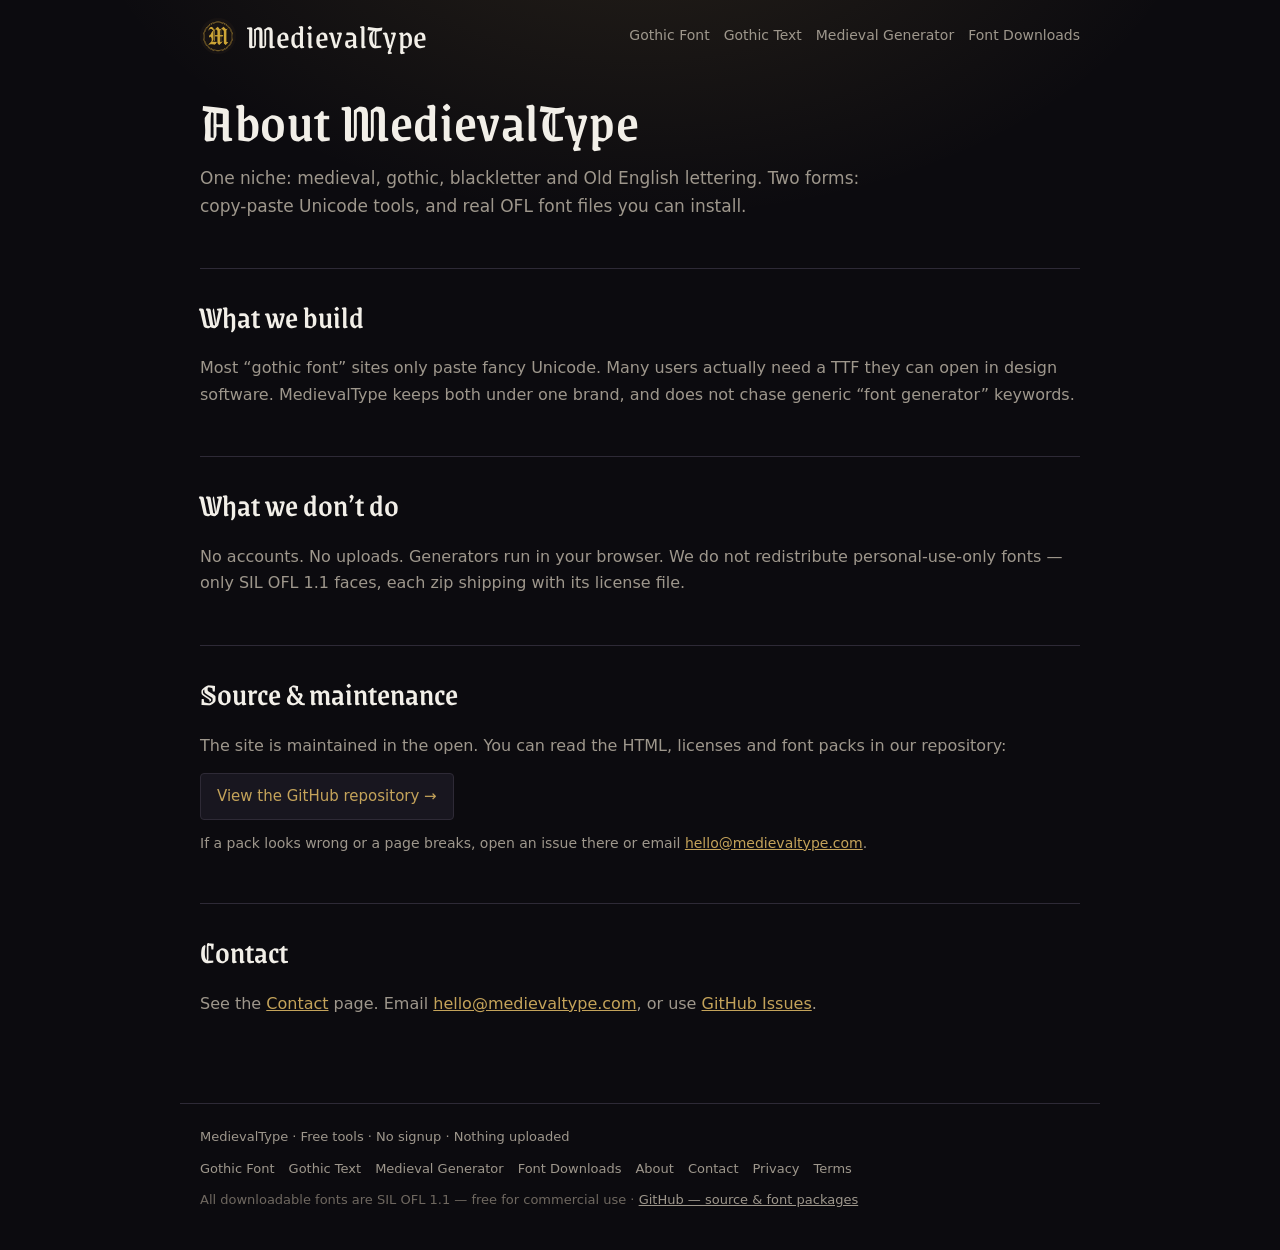
==== commit 190191c1: "Clarify nav labels and add homepage Medieval Generator path. Co-authored-by: Cursor <cursoragent@cur" ====
--- a/about/index.html
+++ b/about/index.html
@@ -21,8 +21,8 @@
     <nav class="nav" aria-label="Primary">
     <a href="/gothic-font-generator/">Gothic Font</a>
     <a href="/gothic-text-generator/">Gothic Text</a>
-    <a href="/medieval-font-generator/">Medieval</a>
-    <a href="/medieval-fonts/">Downloads</a>
+    <a href="/medieval-font-generator/">Medieval Generator</a>
+    <a href="/medieval-fonts/">Font Downloads</a>
   </nav>
 </header>
 <main class="wrap">
@@ -46,8 +46,8 @@
   <nav class="footer-nav" aria-label="Footer">
     <a href="/gothic-font-generator/">Gothic Font</a>
     <a href="/gothic-text-generator/">Gothic Text</a>
-    <a href="/medieval-font-generator/">Medieval</a>
-    <a href="/medieval-fonts/">Downloads</a>
+    <a href="/medieval-font-generator/">Medieval Generator</a>
+    <a href="/medieval-fonts/">Font Downloads</a>
     <a href="/about/">About</a>
     <a href="/contact/">Contact</a>
     <a href="/privacy/">Privacy</a>
